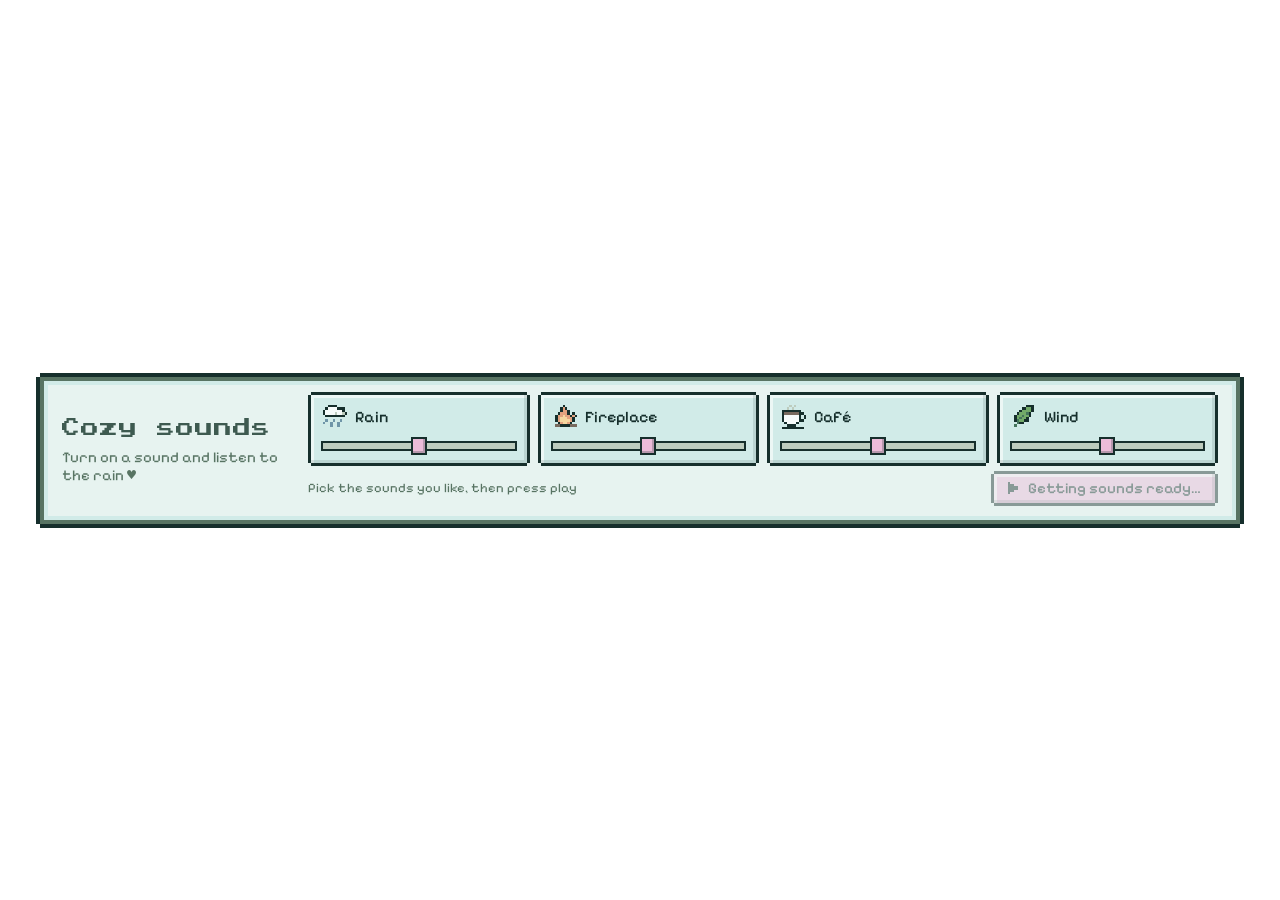
==== ambience-banner.html @ 8fefd94c "Add files via upload" ====
<!DOCTYPE html>
<html lang="en">
<head>
<meta charset="utf-8">
<meta name="viewport" content="width=device-width, initial-scale=1">
<title>Cozy sounds</title>
<link rel="preconnect" href="https://fonts.googleapis.com">
<link rel="preconnect" href="https://fonts.gstatic.com" crossorigin>
<link href="https://fonts.googleapis.com/css2?family=Press+Start+2P&family=Pixelify+Sans:wght@400;500;600&display=swap" rel="stylesheet">
<link rel="stylesheet" href="theme.css">
<script>
  /* Keeps the page see-through inside Notion. If your Notion is in dark mode, add ?dark to the embed link */
  if (/[?&]dark\b/.test(location.search)) document.documentElement.style.colorScheme = "dark";
</script>
<style>
  .card { width:100%; max-width:380px; padding:20px 18px 16px; display:flex; flex-direction:column; align-items:center; gap:12px; text-align:center; }
  .intro { display:flex; flex-direction:column; gap:8px; align-items:center; }


  .side { display:flex; flex-direction:column; gap:8px; width:100%; }
  .mixer { display:grid; grid-template-columns:1fr 1fr; gap:12px; width:100%; padding:0 3px; }
  .sound { display:flex; flex-direction:column; gap:6px; padding:8px 10px; text-align:left; }
  .sound.on { background:var(--glow); }
  .sound button { all:unset; cursor:pointer; display:flex; align-items:center; gap:8px; font-family:var(--pixel); font-size:16px; font-weight:500; color:var(--ink); }
  .sound button:focus-visible { outline:3px dashed var(--forest); outline-offset:3px; }
  .sound button svg { flex:none; }
  .sound .state { display:none; } /* the yellow tile shows which sounds are on */
  .foot { font-size:13px; color:var(--moss); }
  .foot.blocked { color:var(--ink); background:var(--pink); padding:3px 6px; box-shadow:0 0 0 2px var(--ink); }
  .foot.blocked[hidden] { display:none; }

  /* ---- banner layout: title on the left, four sounds across ---- */
  body { padding:12px; }
  .card { max-width:1200px; padding:18px 22px; display:grid; grid-template-columns:auto 1fr; gap:26px; align-items:center; text-align:left; }
  .intro { align-items:flex-start; max-width:220px; }
  .mixer { grid-template-columns:repeat(4, minmax(0, 1fr)); gap:14px; }
  .sound { padding:10px 12px 8px; gap:8px; }
  .sound button svg { width:24px; height:24px; }
  .row-foot { display:flex; align-items:center; justify-content:space-between; gap:12px; }
  .row-foot .play { display:inline-flex; align-items:center; gap:8px; font-size:15px; padding:7px 14px; }
  @media (max-width: 860px) {
    .card { grid-template-columns:1fr; gap:14px; }
    .intro { flex-direction:row; align-items:baseline; gap:14px; max-width:none; }
  }
  @media (max-width: 560px) {
    .intro { flex-direction:column; align-items:center; text-align:center; gap:8px; }
    .mixer { grid-template-columns:1fr 1fr; }
    .row-foot { flex-direction:column; }
  }
</style>
</head>
<body>
<main class="card px-card">
  <div class="intro">
    <h1 class="px-title">Cozy sounds</h1>
    <p class="px-sub">Turn on a sound and listen to the rain ♥</p>
  </div>

  <div class="side">
    <div class="mixer" id="mixer"></div>
    <div class="row-foot">
      <p class="foot" id="hint">Pick the sounds you like, then press play</p>
      <button class="px-btn primary play" id="play" disabled><svg id="playIcon" viewBox="0 0 6 6" width="12" height="12" aria-hidden="true"></svg><span id="playText">Getting sounds ready…</span></button>
    </div>
    <p class="foot blocked" id="blocked" hidden>Sound was blocked in this view. Open the widget in its own tab (••• → View original).</p>
  </div>
</main>

<script>
  const $ = id => document.getElementById(id);
  const store = {
    get(k) { try { return JSON.parse(localStorage.getItem(k)); } catch (e) { return null; } },
    set(k, v) { try { localStorage.setItem(k, JSON.stringify(v)); } catch (e) {} }
  };
  const saved = store.get("ambience") || {};
  const settings = { ...saved, sounds: saved.sounds || {} };
  const save = () => store.set("ambience", settings);

  /* ---------- Pixel art helpers ---------- */
  function rects(rows, pal) {
    let r = "";
    rows.forEach((row, y) => { for (let x = 0; x < row.length;) {
      const c = row[x]; let e = x + 1; while (e < row.length && row[e] === c) e++;
      if (pal[c]) r += `<rect x="${x}" y="${y}" width="${e - x}" height="1" fill="${pal[c]}"/>`;
      x = e;
    } });
    return r;
  }
  // 10×10 icons for the sounds
  const ICONS = {
    rain: { pal:{ o:"#162f2c", p:"#f6fbfa", s:"#bdccbe", b:"#6f95a8" }, rows:[
      "..oooo....", ".oppppooo.", "opppppppo.", "oppppsppso", ".oooooooo.", "..........", ".b..b..b..", "b..b..b...", "...b..b...", ".........."] },
    fire: { pal:{ o:"#162f2c", r:"#e3a27f", y:"#f5d79f", w:"#786a5e" }, rows:[
      "....o.....", "...oro....", "...orro...", "..orrro.o.", ".orryrroro", ".oryyyrro.", ".oryyyyro.", "..oryyro..", ".wwoooowww", ".........."] },
    cafe: { pal:{ o:"#162f2c", c:"#786a5e", p:"#f6fbfa", s:"#bdccbe" }, rows:[
      "...s.s....", "..s.s.....", "oooooooo..", "occccccoo.", "oppppppo.o", "oppppppo.o", "oppppppoo.", ".oppppo...", "..oooo....", "ooooooooo."] },
    wind: { pal:{ o:"#162f2c", l:"#73aa69", g:"#45755c" }, rows:[
      "......ooo.", "....oollo.", "...ollllo.", "..olllgo..", ".ollgllo..", ".olgllo...", ".oglloo...", "..goo.....", ".g........", ".........."] },
  };
  const icon = id => `<svg viewBox="0 0 10 10" width="20" height="20" aria-hidden="true">${rects(ICONS[id].rows.map(r => r.split("")), ICONS[id].pal)}</svg>`;

  /* ================= Cozy sounds =================
     Each sound is generated once (32-second seamless loop) and then played as a normal looping
     audio file. Plain <audio> works in more places than live Web Audio, including Notion embeds. */
  const SOUNDS = [
    { id:"rain",  label:"Rain" }, { id:"fire", label:"Fireplace" },
    { id:"cafe", label:"Café" }, { id:"wind", label:"Wind" },
  ];
  const LEN = 32, RATE = 32000;
  const players = {};
  let playing = false;

  function renderSound(id) {
    const off = new OfflineAudioContext(1, LEN * RATE, RATE);
    const n = RATE * 4, white = off.createBuffer(1, n, RATE), brown = off.createBuffer(1, n, RATE);
    const w = white.getChannelData(0), b = brown.getChannelData(0);
    let last = 0;
    for (let i = 0; i < n; i++) { w[i] = Math.random() * 2 - 1; last = (last + .02 * (Math.random() * 2 - 1)) / 1.02; b[i] = last * 3.5; }
    const loop = buf => { const s = off.createBufferSource(); s.buffer = buf; s.loop = true; s.start(0); return s; };
    const filter = (type, f, q = .7) => { const x = off.createBiquadFilter(); x.type = type; x.frequency.value = f; x.Q.value = q; return x; };
    const gain = v => { const g = off.createGain(); g.gain.value = v; return g; };
    const out = gain(1); out.connect(off.destination);
    const bursts = (min, max, make) => { for (let t = .05; t < LEN - .3; t += (min + Math.random() * (max - min)) / 1000) make(t); };
    const burst = (t, { dur, freq, level, type = "highpass" }) => {
      const s = off.createBufferSource(); s.buffer = white;
      const f = filter(type, freq, type === "bandpass" ? 1.5 : .7), g = gain(0);
      g.gain.setValueAtTime(level, t); g.gain.exponentialRampToValueAtTime(.0001, t + dur);
      s.connect(f).connect(g).connect(out); s.start(t, Math.random() * 3, dur + .02);
    };
    if (id === "rain") {
      loop(white).connect(filter("highpass", 500)).connect(filter("lowpass", 5000)).connect(gain(.28)).connect(out);
      loop(brown).connect(filter("lowpass", 900)).connect(gain(.35)).connect(out);
      bursts(20, 120, t => burst(t, { dur: .03, freq: 2500 + Math.random() * 3000, level: .05 + Math.random() * .08 }));
    }
    if (id === "fire") {
      loop(brown).connect(filter("lowpass", 420)).connect(gain(.55)).connect(out);
      bursts(40, 260, t => burst(t, { dur: .02 + Math.random() * .05, freq: 1200 + Math.random() * 3500, level: .12 + Math.random() * .35 }));
    }
    if (id === "cafe") {
      // soft room tone
      loop(brown).connect(filter("lowpass", 350)).connect(gain(.25)).connect(out);
      // murmur: several distant voices, each a band of noise that rises and falls in syllables
      const talk = filter("lowpass", 2600); talk.connect(gain(.9)).connect(out);
      for (let v = 0; v < 7; v++) {
        const f1 = filter("bandpass", 350 + Math.random() * 450, 3), f2 = filter("bandpass", 1100 + Math.random() * 900, 4);
        const env = gain(0), mix = gain(1);
        const src = loop(white); src.connect(f1).connect(mix); src.connect(f2).connect(gain(.5)).connect(mix);
        mix.connect(env).connect(talk);
        let t = Math.random() * 2;
        while (t < LEN - 1) {                       // a phrase of syllables, then a pause
          const words = 4 + Math.floor(Math.random() * 10);
          for (let k = 0; k < words && t < LEN - .6; k++) {
            const len = .09 + Math.random() * .16, peak = .25 + Math.random() * .35;
            env.gain.setTargetAtTime(peak, t, .025); env.gain.setTargetAtTime(peak * .15, t + len, .03);
            t += len + .03 + Math.random() * .08;
          }
          env.gain.setTargetAtTime(0, t, .08);
          t += .6 + Math.random() * 2.5;
        }
        env.gain.setTargetAtTime(0, LEN - .8, .1);
      }
      // cups and spoons clinking now and then
      const clink = (t) => {
        [1, 2.76].forEach((m, k) => {
          const o = off.createOscillator(), g = gain(0), f = 2300 + Math.random() * 1500;
          o.frequency.value = f * m; o.type = "sine";
          g.gain.setValueAtTime(k ? .025 : .06, t); g.gain.exponentialRampToValueAtTime(.0001, t + (k ? .15 : .35));
          o.connect(g).connect(out); o.start(t); o.stop(t + .4);
        });
      };
      for (let t = 1 + Math.random() * 2; t < LEN - 1; t += 2 + Math.random() * 5) { clink(t); if (Math.random() < .35) clink(t + .12 + Math.random() * .1); }
      // the espresso machine steaming once in the loop
      const steam = off.createBufferSource(); steam.buffer = white;
      const sf = filter("highpass", 2500), sg = gain(0), st = 12 + Math.random() * 8;
      sg.gain.setTargetAtTime(.04, st, .3); sg.gain.setTargetAtTime(0, st + 3.5, .4);
      steam.connect(sf).connect(sg).connect(out); steam.start(0);
    }
    if (id === "wind") {
      const bp = filter("bandpass", 420, .9), g = gain(.6);
      loop(brown).connect(bp).connect(g).connect(out);
      // slow gusts that complete whole cycles inside the loop, so it repeats without a seam
      const l1 = off.createOscillator(), d1 = gain(260); l1.frequency.value = 2 / LEN; l1.connect(d1).connect(bp.frequency); l1.start(0);
      const l2 = off.createOscillator(), d2 = gain(.35); l2.frequency.value = 3 / LEN; l2.connect(d2).connect(g.gain); l2.start(0);
    }
    return off.startRendering();
  }

  function toWav(buf) {
    const data = buf.getChannelData(0), len = data.length, view = new DataView(new ArrayBuffer(44 + len * 2));
    let peak = 0; for (let i = 0; i < len; i++) peak = Math.max(peak, Math.abs(data[i]));
    const scale = peak > .98 ? .98 / peak : 1;
    const str = (o, t) => [...t].forEach((c, i) => view.setUint8(o + i, c.charCodeAt(0)));
    str(0, "RIFF"); view.setUint32(4, 36 + len * 2, true); str(8, "WAVE"); str(12, "fmt ");
    view.setUint32(16, 16, true); view.setUint16(20, 1, true); view.setUint16(22, 1, true);
    view.setUint32(24, buf.sampleRate, true); view.setUint32(28, buf.sampleRate * 2, true);
    view.setUint16(32, 2, true); view.setUint16(34, 16, true); str(36, "data"); view.setUint32(40, len * 2, true);
    for (let i = 0; i < len; i++) view.setInt16(44 + i * 2, Math.max(-1, Math.min(1, data[i] * scale)) * 32767, true);
    return URL.createObjectURL(new Blob([view], { type: "audio/wav" }));
  }

  const PLAY = rects(["c.....","ccc...","ccccc.","ccccc.","ccc...","c....."].map(r => r.split("")), { c:"currentColor" });
  const PAUSE = rects(["cc..cc","cc..cc","cc..cc","cc..cc","cc..cc","cc..cc"].map(r => r.split("")), { c:"currentColor" });

  $("mixer").innerHTML = SOUNDS.map(s => {
    const st = settings.sounds[s.id] || { vol: .5 };
    return `<div class="sound px-panel" id="s-${s.id}">
      <button data-id="${s.id}" aria-pressed="false">${icon(s.id)}${s.label}<span class="state"></span></button>
      <input class="px-range" type="range" min="0" max="1" step="0.01" value="${st.vol}" data-id="${s.id}" aria-label="${s.label} volume">
    </div>`;
  }).join("");
  // which sounds are picked is remembered; playback always starts paused (browsers require a click)
  SOUNDS.forEach(s => { settings.sounds[s.id] = { vol: .5, on: false, ...(settings.sounds[s.id] || {}) }; });

  function paint() {
    SOUNDS.forEach(s => {
      const st = settings.sounds[s.id], box = $("s-" + s.id);
      box.classList.toggle("on", st.on);
      box.querySelector("button").setAttribute("aria-pressed", st.on);
    });
    const any = SOUNDS.some(s => settings.sounds[s.id].on);
    $("playIcon").innerHTML = playing ? PAUSE : PLAY;
    if (!$("play").disabled) $("playText").textContent = playing ? "Pause" : "Play";
    $("play").setAttribute("aria-label", playing ? "Pause sounds" : "Play sounds");
    $("hint").textContent = !any ? "Pick the sounds you like, then press play"
      : playing ? "Playing. Tap a sound to add or remove it" : "Press play to listen";
  }

  function apply(id) {
    const p = players[id], st = settings.sounds[id];
    if (!p) return;
    p.volume = st.vol;
    if (playing && st.on) { if (p.paused) p.play().catch(blocked); }
    else if (!p.paused) p.pause();
  }
  function blocked() { $("blocked").hidden = false; playing = false; paint(); }

  $("play").onclick = () => {
    if (!SOUNDS.some(s => settings.sounds[s.id].on)) settings.sounds.rain.on = true; // nothing picked yet: start with rain
    playing = !playing;
    $("blocked").hidden = true;
    SOUNDS.forEach(s => apply(s.id));
    paint(); save();
  };
  $("mixer").querySelectorAll("button").forEach(b => b.onclick = () => {
    const st = settings.sounds[b.dataset.id]; st.on = !st.on;
    apply(b.dataset.id); paint(); save();
  });
  $("mixer").querySelectorAll("input").forEach(r => r.oninput = () => {
    settings.sounds[r.dataset.id].vol = +r.value;
    apply(r.dataset.id); save();
  });

  // pause everything if the page is hidden by Notion or the browser stops one of the sounds
  document.addEventListener("visibilitychange", () => { if (document.hidden && playing) { playing = false; SOUNDS.forEach(s => apply(s.id)); paint(); } });

  (async () => {
    paint();
    try {
      for (const s of SOUNDS) {
        const a = new Audio(toWav(await renderSound(s.id)));
        a.loop = true; a.preload = "auto"; a.volume = settings.sounds[s.id].vol;
        players[s.id] = a;
      }
      $("play").disabled = false;
    } catch (e) {
      $("playText").textContent = "Sounds unavailable";
      $("hint").textContent = "This browser can't make the sounds. Try Chrome, Edge, Firefox or Safari.";
      return;
    }
    paint();
  })();
</script>
<script>
  /* Shrinks the widget to fit the Notion embed, whatever size the embed is */
  (function () {
    const fit = () => {
      const card = document.querySelector(".px-card");
      if (!card) return;
      card.style.zoom = 1;
      const pad = 16, w = card.offsetWidth + pad, h = card.offsetHeight + pad;
      const s = Math.min(1, innerWidth / w, innerHeight / h);
      card.style.zoom = Math.max(.4, Math.floor(s * 50) / 50);
    };
    addEventListener("resize", fit);
    new ResizeObserver(fit).observe(document.body);
    if (document.fonts) document.fonts.ready.then(fit);
    addEventListener("load", fit);
    fit();
  })();
</script>
</body>
</html>
---- theme.css ----
/* Shared pixel-art theme for all widgets (rainy-window palette). */
:root {
  --ink:#162f2c; --deep:#1f4038; --forest:#3e5a50; --moss:#587463; --sage:#869881; --mist:#bdccbe;
  --sky:#b4e1dd; --pale:#d1ebe8; --paper:#e7f3f0; --glow:#f5d79f; --pink:#ebbbd8; --mauve:#bb99af;
  --lav:#5b5574; --leaf:#73aa69; --wood:#786a5e;
  --pixel:"Pixelify Sans", "Silkscreen", ui-monospace, monospace;
  --title:"Press Start 2P", "Pixelify Sans", ui-monospace, monospace;
}
* { box-sizing:border-box; margin:0; }
html, body { height:100%; }
html, body { background:transparent !important; }
:root { color-scheme:light; }
body {
  font-family:var(--pixel); color:var(--ink);
  -webkit-font-smoothing:none; font-smooth:never;
  display:grid; place-items:center; overflow:hidden; padding:8px; position:relative;
}
img, svg { image-rendering:pixelated; }
svg { shape-rendering:crispEdges; }

/* pixel card: notched ink outline and moss frame */
.px-card {
  position:relative; z-index:1; background:var(--paper);
  box-shadow:
    inset 0 0 0 4px var(--moss), inset 0 0 0 8px var(--pale),
    0 -4px 0 0 var(--ink), 0 4px 0 0 var(--ink), -4px 0 0 0 var(--ink), 4px 0 0 0 var(--ink);
}
/* smaller pixel panel inside a card */
.px-panel {
  background:var(--pale);
  box-shadow:0 -3px 0 0 var(--ink), 0 3px 0 0 var(--ink), -3px 0 0 0 var(--ink), 3px 0 0 0 var(--ink),
             inset -3px -3px 0 0 rgba(22,47,44,.12), inset 3px 3px 0 0 rgba(255,255,255,.6);
}

h1.px-title { font-family:var(--title); font-weight:400; font-size:18px; line-height:1.35; color:var(--forest);
              letter-spacing:1px; }
.px-sub { font-size:15px; color:var(--moss); }

/* pixel buttons */
.px-btn {
  font-family:var(--pixel); font-size:15px; font-weight:500; line-height:1; color:var(--ink);
  background:var(--pale); border:0; padding:7px 12px; cursor:pointer; margin:3px;
  box-shadow:
    0 -3px 0 0 var(--ink), 0 3px 0 0 var(--ink), -3px 0 0 0 var(--ink), 3px 0 0 0 var(--ink),
    inset -3px -3px 0 0 rgba(22,47,44,.18), inset 3px 3px 0 0 rgba(255,255,255,.65);
}
.px-btn:hover { background:var(--glow); }
.px-btn:active, .px-btn[aria-pressed="true"] {
  transform:translate(3px,3px);
  box-shadow:0 -3px 0 0 var(--ink), 0 3px 0 0 var(--ink), -3px 0 0 0 var(--ink), 3px 0 0 0 var(--ink),
             inset 3px 3px 0 0 rgba(22,47,44,.18);
}
.px-btn[aria-pressed="true"] { background:var(--glow); }
.px-btn.primary { background:var(--pink); }
.px-btn.primary:hover { background:var(--glow); }
.px-btn:disabled { opacity:.45; cursor:default; transform:none; }
.px-btn[hidden] { display:none; }
.px-btn:focus-visible, .px-range:focus-visible { outline:3px dashed var(--glow); outline-offset:5px; }

/* pixel sliders */
.px-range { -webkit-appearance:none; appearance:none; width:100%; height:18px; background:transparent; cursor:pointer; }
.px-range::-webkit-slider-runnable-track { height:6px; background:var(--mist); box-shadow:0 0 0 2px var(--ink); }
.px-range::-webkit-slider-thumb { -webkit-appearance:none; width:12px; height:14px; margin-top:-4px; background:var(--pink);
  box-shadow:0 0 0 2px var(--ink), inset -2px -2px 0 rgba(22,47,44,.25); }
.px-range::-moz-range-track { height:6px; background:var(--mist); box-shadow:0 0 0 2px var(--ink); }
.px-range::-moz-range-thumb { width:12px; height:14px; border:0; border-radius:0; background:var(--pink);
  box-shadow:0 0 0 2px var(--ink), inset -2px -2px 0 rgba(22,47,44,.25); }

/* square progress dots */
.px-dots { display:flex; flex-wrap:wrap; justify-content:center; gap:8px; }
.px-dots span { width:8px; height:8px; background:var(--mist); box-shadow:0 0 0 2px var(--ink); }
.px-dots span.on { background:var(--pink); }
.px-dots span.mark:not(.on) { background:var(--glow); }
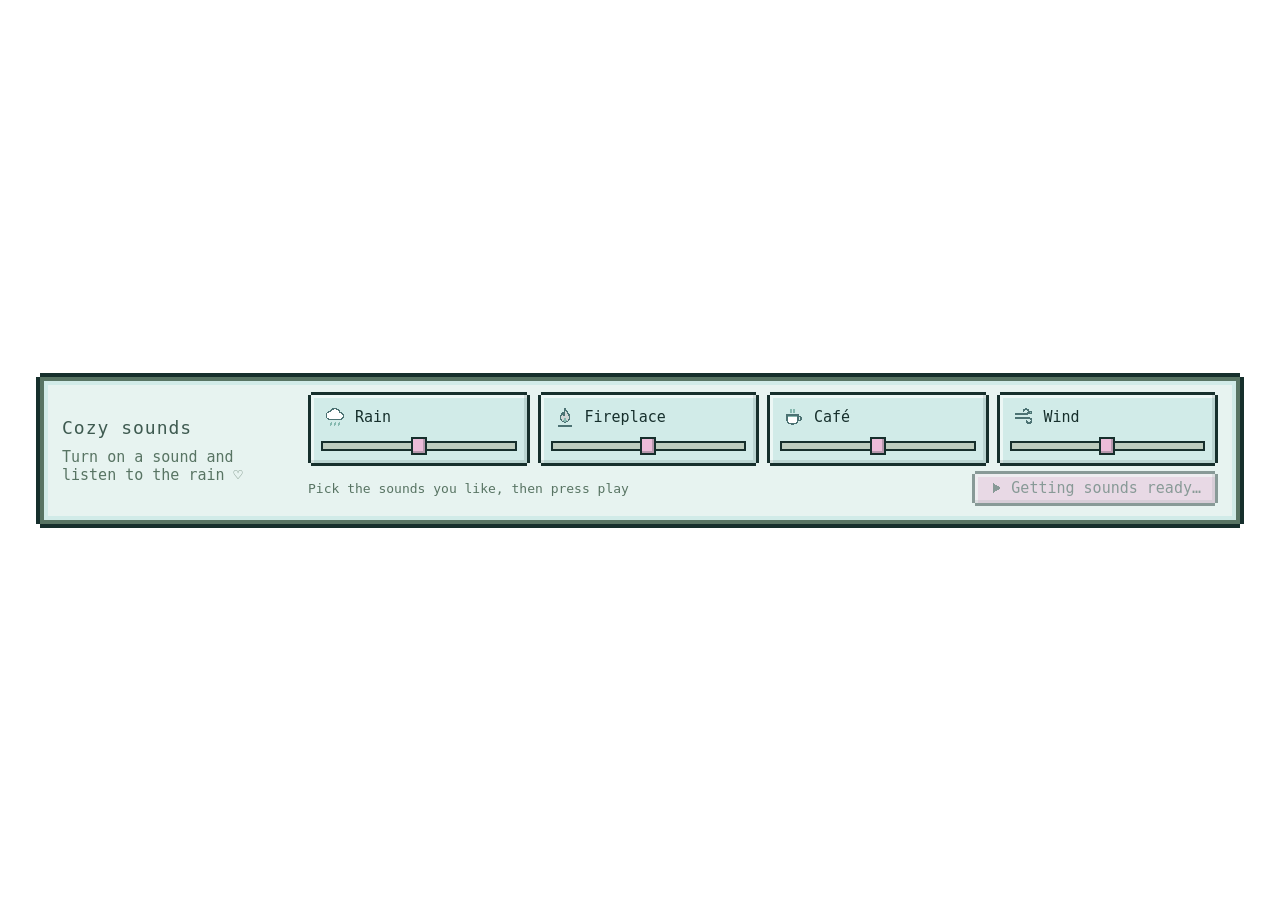
==== commit 4095227f: "Add files via upload" ====
--- a/ambience-banner.html
+++ b/ambience-banner.html
@@ -6,7 +6,7 @@
 <title>Cozy sounds</title>
 <link rel="preconnect" href="https://fonts.googleapis.com">
 <link rel="preconnect" href="https://fonts.gstatic.com" crossorigin>
-<link href="https://fonts.googleapis.com/css2?family=Press+Start+2P&family=Pixelify+Sans:wght@400;500;600&display=swap" rel="stylesheet">
+<link href="https://fonts.googleapis.com/css2?family=Kiwi+Maru:wght@400;500&family=Zen+Maru+Gothic:wght@400;500;700&display=swap" rel="stylesheet">
 <link rel="stylesheet" href="theme.css">
 <script>
   /* Keeps the page see-through inside Notion. If your Notion is in dark mode, add ?dark to the embed link */
@@ -19,14 +19,14 @@
 
   .side { display:flex; flex-direction:column; gap:8px; width:100%; }
   .mixer { display:grid; grid-template-columns:1fr 1fr; gap:12px; width:100%; padding:0 3px; }
-  .sound { display:flex; flex-direction:column; gap:6px; padding:8px 10px; text-align:left; }
+  .sound { display:flex; flex-direction:column; gap:6px; padding:9px 12px; text-align:left; transition:background .3s; }
   .sound.on { background:var(--glow); }
-  .sound button { all:unset; cursor:pointer; display:flex; align-items:center; gap:8px; font-family:var(--pixel); font-size:16px; font-weight:500; color:var(--ink); }
-  .sound button:focus-visible { outline:3px dashed var(--forest); outline-offset:3px; }
+  .sound button { all:unset; cursor:pointer; display:flex; align-items:center; gap:8px; font-family:var(--pixel); font-size:15px; font-weight:500; color:var(--ink); }
+  .sound button:focus-visible { outline:2px solid var(--slate); outline-offset:3px; border-radius:8px; }
   .sound button svg { flex:none; }
   .sound .state { display:none; } /* the yellow tile shows which sounds are on */
   .foot { font-size:13px; color:var(--moss); }
-  .foot.blocked { color:var(--ink); background:var(--pink); padding:3px 6px; box-shadow:0 0 0 2px var(--ink); }
+  .foot.blocked { color:var(--night); background:var(--glow); padding:4px 10px; border-radius:10px; }
   .foot.blocked[hidden] { display:none; }
 
   /* ---- banner layout: title on the left, four sounds across ---- */
@@ -53,14 +53,14 @@
 <main class="card px-card">
   <div class="intro">
     <h1 class="px-title">Cozy sounds</h1>
-    <p class="px-sub">Turn on a sound and listen to the rain ♥</p>
+    <p class="px-sub">Turn on a sound and listen to the rain ♡</p>
   </div>
 
   <div class="side">
     <div class="mixer" id="mixer"></div>
     <div class="row-foot">
       <p class="foot" id="hint">Pick the sounds you like, then press play</p>
-      <button class="px-btn primary play" id="play" disabled><svg id="playIcon" viewBox="0 0 6 6" width="12" height="12" aria-hidden="true"></svg><span id="playText">Getting sounds ready…</span></button>
+      <button class="px-btn primary play" id="play" disabled><svg id="playIcon" viewBox="0 0 24 24" width="14" height="14" aria-hidden="true"></svg><span id="playText">Getting sounds ready…</span></button>
     </div>
     <p class="foot blocked" id="blocked" hidden>Sound was blocked in this view. Open the widget in its own tab (••• → View original).</p>
   </div>
@@ -76,28 +76,22 @@
   const settings = { ...saved, sounds: saved.sounds || {} };
   const save = () => store.set("ambience", settings);
 
-  /* ---------- Pixel art helpers ---------- */
-  function rects(rows, pal) {
-    let r = "";
-    rows.forEach((row, y) => { for (let x = 0; x < row.length;) {
-      const c = row[x]; let e = x + 1; while (e < row.length && row[e] === c) e++;
-      if (pal[c]) r += `<rect x="${x}" y="${y}" width="${e - x}" height="1" fill="${pal[c]}"/>`;
-      x = e;
-    } });
-    return r;
-  }
-  // 10×10 icons for the sounds
-  const ICONS = {
-    rain: { pal:{ o:"#162f2c", p:"#f6fbfa", s:"#bdccbe", b:"#6f95a8" }, rows:[
-      "..oooo....", ".oppppooo.", "opppppppo.", "oppppsppso", ".oooooooo.", "..........", ".b..b..b..", "b..b..b...", "...b..b...", ".........."] },
-    fire: { pal:{ o:"#162f2c", r:"#e3a27f", y:"#f5d79f", w:"#786a5e" }, rows:[
-      "....o.....", "...oro....", "...orro...", "..orrro.o.", ".orryrroro", ".oryyyrro.", ".oryyyyro.", "..oryyro..", ".wwoooowww", ".........."] },
-    cafe: { pal:{ o:"#162f2c", c:"#786a5e", p:"#f6fbfa", s:"#bdccbe" }, rows:[
-      "...s.s....", "..s.s.....", "oooooooo..", "occccccoo.", "oppppppo.o", "oppppppo.o", "oppppppoo.", ".oppppo...", "..oooo....", "ooooooooo."] },
-    wind: { pal:{ o:"#162f2c", l:"#73aa69", g:"#45755c" }, rows:[
-      "......ooo.", "....oollo.", "...ollllo.", "..olllgo..", ".ollgllo..", ".olgllo...", ".oglloo...", "..goo.....", ".g........", ".........."] },
+  
+  // soft line icons, 24×24
+  const ICON_SVG = {
+    rain: `<path d="M7 14.5a4 4 0 0 1 .4-8 5 5 0 0 1 9.4 1.2A3.4 3.4 0 0 1 17 14.5Z" fill="#fff" stroke="#4c7273" stroke-width="1.4" stroke-linejoin="round"/>
+      <g stroke="#86b9b0" stroke-width="1.6" stroke-linecap="round"><path d="M8.5 17.5l-1 2.5"/><path d="M12.5 17.5l-1 2.5"/><path d="M16.5 17.5l-1 2.5"/></g>`,
+    fire: `<path d="M12 3.5c1 3 4.5 4.6 4.5 9a4.5 4.5 0 0 1-9 0c0-2.2 1.2-3.2 2-4.4.3 1.4 1 2 1.6 2.2C11 8 11 5.7 12 3.5Z" fill="#d0d6d6" stroke="#4c7273" stroke-width="1.4" stroke-linejoin="round"/>
+      <path d="M12 12.5c.9 1 1.8 1.7 1.8 3a1.8 1.8 0 0 1-3.6 0c0-1.2.9-1.9 1.8-3Z" fill="#86b9b0"/><path d="M6 21h12" stroke="#4c7273" stroke-width="1.4" stroke-linecap="round"/>`,
+    cafe: `<path d="M5 10h11v4.5a4.5 4.5 0 0 1-4.5 4.5h-2A4.5 4.5 0 0 1 5 14.5Z" fill="#fff" stroke="#4c7273" stroke-width="1.4" stroke-linejoin="round"/>
+      <path d="M16 11.5h1.2a2 2 0 0 1 0 4H16" fill="none" stroke="#4c7273" stroke-width="1.4"/><path d="M6.5 11.5h8" stroke="#86b9b0" stroke-width="1.6" stroke-linecap="round"/>
+      <g fill="none" stroke="#86b9b0" stroke-width="1.3" stroke-linecap="round"><path d="M9 7.5c-.8-1 .8-1.6 0-3"/><path d="M12 7.5c-.8-1 .8-1.6 0-3"/></g>`,
+    vinyl: `<circle cx="12" cy="12" r="8.5" fill="#042630"/><circle cx="12" cy="12" r="6" fill="none" stroke="#4c7273" stroke-width=".8"/>
+      <circle cx="12" cy="12" r="3" fill="#86b9b0"/><circle cx="12" cy="12" r=".9" fill="#fff"/>`,
+    wind: `<g fill="none" stroke="#4c7273" stroke-width="1.5" stroke-linecap="round"><path d="M4 9h10a2.5 2.5 0 1 0-2.5-2.5"/><path d="M4 13h13a2.5 2.5 0 1 1-2.5 2.5"/></g>
+      <path d="M17 6.5c1.8-.4 3 .6 3 2-1.6.6-2.8 0-3-2Z" fill="#86b9b0" stroke="#4c7273" stroke-width="1"/>`,
   };
-  const icon = id => `<svg viewBox="0 0 10 10" width="20" height="20" aria-hidden="true">${rects(ICONS[id].rows.map(r => r.split("")), ICONS[id].pal)}</svg>`;
+  const icon = id => `<svg viewBox="0 0 24 24" width="22" height="22" aria-hidden="true">${ICON_SVG[id]}</svg>`;
 
   /* ================= Cozy sounds =================
      Each sound is generated once (32-second seamless loop) and then played as a normal looping
@@ -198,8 +192,8 @@
     return URL.createObjectURL(new Blob([view], { type: "audio/wav" }));
   }
 
-  const PLAY = rects(["c.....","ccc...","ccccc.","ccccc.","ccc...","c....."].map(r => r.split("")), { c:"currentColor" });
-  const PAUSE = rects(["cc..cc","cc..cc","cc..cc","cc..cc","cc..cc","cc..cc"].map(r => r.split("")), { c:"currentColor" });
+  const PLAY = `<path d="M7 5.2v13.6a1 1 0 0 0 1.5.9l10.6-6.8a1 1 0 0 0 0-1.7L8.5 4.3A1 1 0 0 0 7 5.2Z" fill="currentColor"/>`;
+  const PAUSE = `<rect x="6" y="5" width="4" height="14" rx="1.6" fill="currentColor"/><rect x="14" y="5" width="4" height="14" rx="1.6" fill="currentColor"/>`;
 
   $("mixer").innerHTML = SOUNDS.map(s => {
     const st = settings.sounds[s.id] || { vol: .5 };
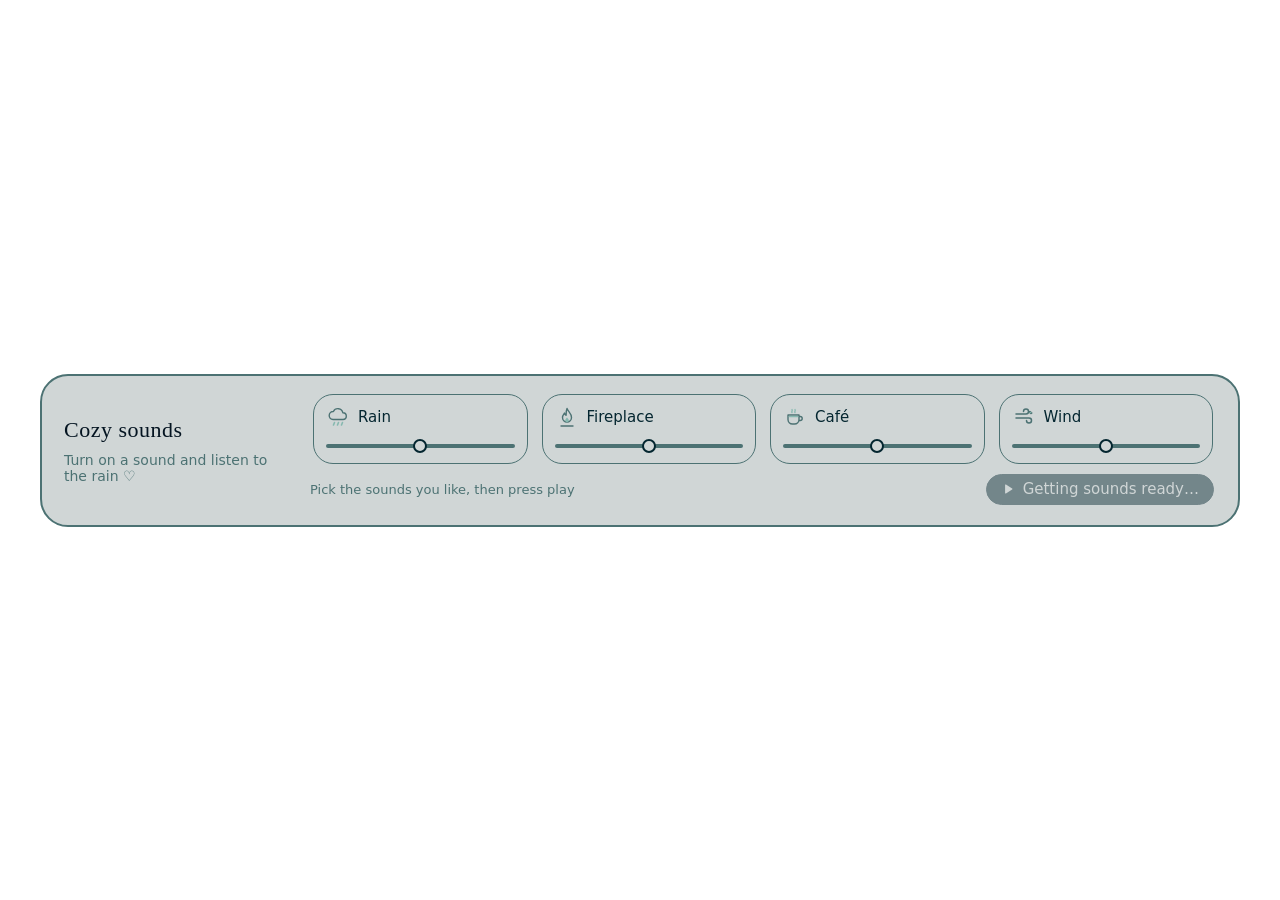
==== commit 07ba70ec: "Add files via upload" ====
--- a/ambience-banner.html
+++ b/ambience-banner.html
@@ -26,7 +26,7 @@
   .sound button svg { flex:none; }
   .sound .state { display:none; } /* the yellow tile shows which sounds are on */
   .foot { font-size:13px; color:var(--moss); }
-  .foot.blocked { color:var(--night); background:var(--glow); padding:4px 10px; border-radius:10px; }
+  .foot.blocked { color:var(--night); background:var(--seaglass); padding:4px 10px; border-radius:10px; }
   .foot.blocked[hidden] { display:none; }
 
   /* ---- banner layout: title on the left, four sounds across ---- */
@@ -79,15 +79,15 @@
   
   // soft line icons, 24×24
   const ICON_SVG = {
-    rain: `<path d="M7 14.5a4 4 0 0 1 .4-8 5 5 0 0 1 9.4 1.2A3.4 3.4 0 0 1 17 14.5Z" fill="#fff" stroke="#4c7273" stroke-width="1.4" stroke-linejoin="round"/>
+    rain: `<path d="M7 14.5a4 4 0 0 1 .4-8 5 5 0 0 1 9.4 1.2A3.4 3.4 0 0 1 17 14.5Z" fill="#d0d6d6" stroke="#4c7273" stroke-width="1.4" stroke-linejoin="round"/>
       <g stroke="#86b9b0" stroke-width="1.6" stroke-linecap="round"><path d="M8.5 17.5l-1 2.5"/><path d="M12.5 17.5l-1 2.5"/><path d="M16.5 17.5l-1 2.5"/></g>`,
     fire: `<path d="M12 3.5c1 3 4.5 4.6 4.5 9a4.5 4.5 0 0 1-9 0c0-2.2 1.2-3.2 2-4.4.3 1.4 1 2 1.6 2.2C11 8 11 5.7 12 3.5Z" fill="#d0d6d6" stroke="#4c7273" stroke-width="1.4" stroke-linejoin="round"/>
       <path d="M12 12.5c.9 1 1.8 1.7 1.8 3a1.8 1.8 0 0 1-3.6 0c0-1.2.9-1.9 1.8-3Z" fill="#86b9b0"/><path d="M6 21h12" stroke="#4c7273" stroke-width="1.4" stroke-linecap="round"/>`,
-    cafe: `<path d="M5 10h11v4.5a4.5 4.5 0 0 1-4.5 4.5h-2A4.5 4.5 0 0 1 5 14.5Z" fill="#fff" stroke="#4c7273" stroke-width="1.4" stroke-linejoin="round"/>
+    cafe: `<path d="M5 10h11v4.5a4.5 4.5 0 0 1-4.5 4.5h-2A4.5 4.5 0 0 1 5 14.5Z" fill="#d0d6d6" stroke="#4c7273" stroke-width="1.4" stroke-linejoin="round"/>
       <path d="M16 11.5h1.2a2 2 0 0 1 0 4H16" fill="none" stroke="#4c7273" stroke-width="1.4"/><path d="M6.5 11.5h8" stroke="#86b9b0" stroke-width="1.6" stroke-linecap="round"/>
       <g fill="none" stroke="#86b9b0" stroke-width="1.3" stroke-linecap="round"><path d="M9 7.5c-.8-1 .8-1.6 0-3"/><path d="M12 7.5c-.8-1 .8-1.6 0-3"/></g>`,
     vinyl: `<circle cx="12" cy="12" r="8.5" fill="#042630"/><circle cx="12" cy="12" r="6" fill="none" stroke="#4c7273" stroke-width=".8"/>
-      <circle cx="12" cy="12" r="3" fill="#86b9b0"/><circle cx="12" cy="12" r=".9" fill="#fff"/>`,
+      <circle cx="12" cy="12" r="3" fill="#86b9b0"/><circle cx="12" cy="12" r=".9" fill="#d0d6d6"/>`,
     wind: `<g fill="none" stroke="#4c7273" stroke-width="1.5" stroke-linecap="round"><path d="M4 9h10a2.5 2.5 0 1 0-2.5-2.5"/><path d="M4 13h13a2.5 2.5 0 1 1-2.5 2.5"/></g>
       <path d="M17 6.5c1.8-.4 3 .6 3 2-1.6.6-2.8 0-3-2Z" fill="#86b9b0" stroke="#4c7273" stroke-width="1"/>`,
   };
--- a/theme.css
+++ b/theme.css
@@ -1,74 +1,63 @@
-/* Shared pixel-art theme for all widgets (rainy-window palette). */
+/* Shared soft anime theme for all widgets.
+   Every colour is one of the five palette colours:
+   #041421 night · #042630 deep teal · #4c7273 slate · #86b9b0 sea glass · #d0d6d6 mist */
 :root {
-  --ink:#162f2c; --deep:#1f4038; --forest:#3e5a50; --moss:#587463; --sage:#869881; --mist:#bdccbe;
-  --sky:#b4e1dd; --pale:#d1ebe8; --paper:#e7f3f0; --glow:#f5d79f; --pink:#ebbbd8; --mauve:#bb99af;
-  --lav:#5b5574; --leaf:#73aa69; --wood:#786a5e;
-  --pixel:"Pixelify Sans", "Silkscreen", ui-monospace, monospace;
-  --title:"Press Start 2P", "Pixelify Sans", ui-monospace, monospace;
+  --night:#041421; --deep:#042630; --slate:#4c7273; --seaglass:#86b9b0; --mistc:#d0d6d6;
+  /* names used by the widgets, all mapped onto the palette */
+  --ink:#042630; --forest:#042630; --moss:#4c7273; --sage:#86b9b0; --mist:#d0d6d6;
+  --pale:#d0d6d6; --paper:#d0d6d6; --glow:#86b9b0; --pink:#86b9b0; --sky:#d0d6d6;
+  --line:#4c7273;
+  --pixel:"Zen Maru Gothic", "M PLUS Rounded 1c", ui-rounded, "SF Pro Rounded", system-ui, sans-serif;
+  --title:"Kiwi Maru", "Zen Maru Gothic", ui-rounded, serif;
 }
 * { box-sizing:border-box; margin:0; }
 html, body { height:100%; }
 html, body { background:transparent !important; }
 :root { color-scheme:light; }
 body {
-  font-family:var(--pixel); color:var(--ink);
-  -webkit-font-smoothing:none; font-smooth:never;
+  font-family:var(--pixel); color:var(--deep);
+  -webkit-font-smoothing:antialiased;
   display:grid; place-items:center; overflow:hidden; padding:8px; position:relative;
 }
-img, svg { image-rendering:pixelated; }
-svg { shape-rendering:crispEdges; }
 
-/* pixel card: notched ink outline and moss frame */
-.px-card {
-  position:relative; z-index:1; background:var(--paper);
-  box-shadow:
-    inset 0 0 0 4px var(--moss), inset 0 0 0 8px var(--pale),
-    0 -4px 0 0 var(--ink), 0 4px 0 0 var(--ink), -4px 0 0 0 var(--ink), 4px 0 0 0 var(--ink);
+/* card: mist paper, slate edge */
+.px-card { position:relative; z-index:1; border-radius:28px; background:var(--mistc); border:2px solid var(--slate); }
+.px-card > * { position:relative; }
+.px-panel { background:var(--mistc); border-radius:20px; border:1.5px solid var(--slate); }
+
+h1.px-title { font-family:var(--title); font-weight:500; font-size:22px; line-height:1.25; color:var(--night); letter-spacing:.5px; }
+.px-sub { font-size:14px; color:var(--slate); }
+
+/* buttons: soft pills */
+.px-btn {
+  font-family:var(--pixel); font-size:14px; font-weight:500; line-height:1; color:var(--deep);
+  background:var(--mistc); border:1.5px solid var(--slate); border-radius:999px; padding:8px 14px; cursor:pointer; margin:2px;
+  transition:background .25s ease, color .25s ease, transform .15s ease;
 }
-/* smaller pixel panel inside a card */
-.px-panel {
-  background:var(--pale);
-  box-shadow:0 -3px 0 0 var(--ink), 0 3px 0 0 var(--ink), -3px 0 0 0 var(--ink), 3px 0 0 0 var(--ink),
-             inset -3px -3px 0 0 rgba(22,47,44,.12), inset 3px 3px 0 0 rgba(255,255,255,.6);
-}
-
-h1.px-title { font-family:var(--title); font-weight:400; font-size:18px; line-height:1.35; color:var(--forest);
-              letter-spacing:1px; }
-.px-sub { font-size:15px; color:var(--moss); }
-
-/* pixel buttons */
-.px-btn {
-  font-family:var(--pixel); font-size:15px; font-weight:500; line-height:1; color:var(--ink);
-  background:var(--pale); border:0; padding:7px 12px; cursor:pointer; margin:3px;
-  box-shadow:
-    0 -3px 0 0 var(--ink), 0 3px 0 0 var(--ink), -3px 0 0 0 var(--ink), 3px 0 0 0 var(--ink),
-    inset -3px -3px 0 0 rgba(22,47,44,.18), inset 3px 3px 0 0 rgba(255,255,255,.65);
-}
-.px-btn:hover { background:var(--glow); }
-.px-btn:active, .px-btn[aria-pressed="true"] {
-  transform:translate(3px,3px);
-  box-shadow:0 -3px 0 0 var(--ink), 0 3px 0 0 var(--ink), -3px 0 0 0 var(--ink), 3px 0 0 0 var(--ink),
-             inset 3px 3px 0 0 rgba(22,47,44,.18);
-}
-.px-btn[aria-pressed="true"] { background:var(--glow); }
-.px-btn.primary { background:var(--pink); }
-.px-btn.primary:hover { background:var(--glow); }
+.px-btn:hover { background:var(--seaglass); }
+.px-btn:active { transform:scale(.96); }
+.px-btn[aria-pressed="true"] { background:var(--seaglass); border-color:var(--deep); }
+.px-btn.primary { background:var(--deep); border-color:var(--deep); color:var(--mistc); }
+.px-btn.primary:hover { background:var(--night); }
 .px-btn:disabled { opacity:.45; cursor:default; transform:none; }
 .px-btn[hidden] { display:none; }
-.px-btn:focus-visible, .px-range:focus-visible { outline:3px dashed var(--glow); outline-offset:5px; }
+.px-btn:focus-visible, .px-range:focus-visible { outline:2px solid var(--deep); outline-offset:3px; }
 
-/* pixel sliders */
+/* sliders */
 .px-range { -webkit-appearance:none; appearance:none; width:100%; height:18px; background:transparent; cursor:pointer; }
-.px-range::-webkit-slider-runnable-track { height:6px; background:var(--mist); box-shadow:0 0 0 2px var(--ink); }
-.px-range::-webkit-slider-thumb { -webkit-appearance:none; width:12px; height:14px; margin-top:-4px; background:var(--pink);
-  box-shadow:0 0 0 2px var(--ink), inset -2px -2px 0 rgba(22,47,44,.25); }
-.px-range::-moz-range-track { height:6px; background:var(--mist); box-shadow:0 0 0 2px var(--ink); }
-.px-range::-moz-range-thumb { width:12px; height:14px; border:0; border-radius:0; background:var(--pink);
-  box-shadow:0 0 0 2px var(--ink), inset -2px -2px 0 rgba(22,47,44,.25); }
+.px-range::-webkit-slider-runnable-track { height:4px; border-radius:4px; background:var(--slate); }
+.px-range::-webkit-slider-thumb { -webkit-appearance:none; width:14px; height:14px; margin-top:-5px; border-radius:50%;
+  background:var(--mistc); border:2.5px solid var(--deep); }
+.px-range::-moz-range-track { height:4px; border-radius:4px; background:var(--slate); }
+.px-range::-moz-range-thumb { width:10px; height:10px; border-radius:50%; background:var(--mistc); border:2.5px solid var(--deep); }
 
-/* square progress dots */
-.px-dots { display:flex; flex-wrap:wrap; justify-content:center; gap:8px; }
-.px-dots span { width:8px; height:8px; background:var(--mist); box-shadow:0 0 0 2px var(--ink); }
-.px-dots span.on { background:var(--pink); }
-.px-dots span.mark:not(.on) { background:var(--glow); }
+/* round progress dots */
+.px-dots { display:flex; flex-wrap:wrap; justify-content:center; gap:7px; }
+.px-dots span { width:9px; height:9px; border-radius:50%; background:var(--mistc); border:1.5px solid var(--slate); transition:background .3s; }
+.px-dots span.on { background:var(--deep); border-color:var(--deep); }
+.px-dots span.mark:not(.on) { background:var(--seaglass); }
 
+/* a sound tile that is switched on */
+.px-panel.on, .sound.on { background:var(--seaglass) !important; border-color:var(--deep) !important; }
+
+@media (prefers-reduced-motion: reduce) { .px-btn { transition:none; } }
